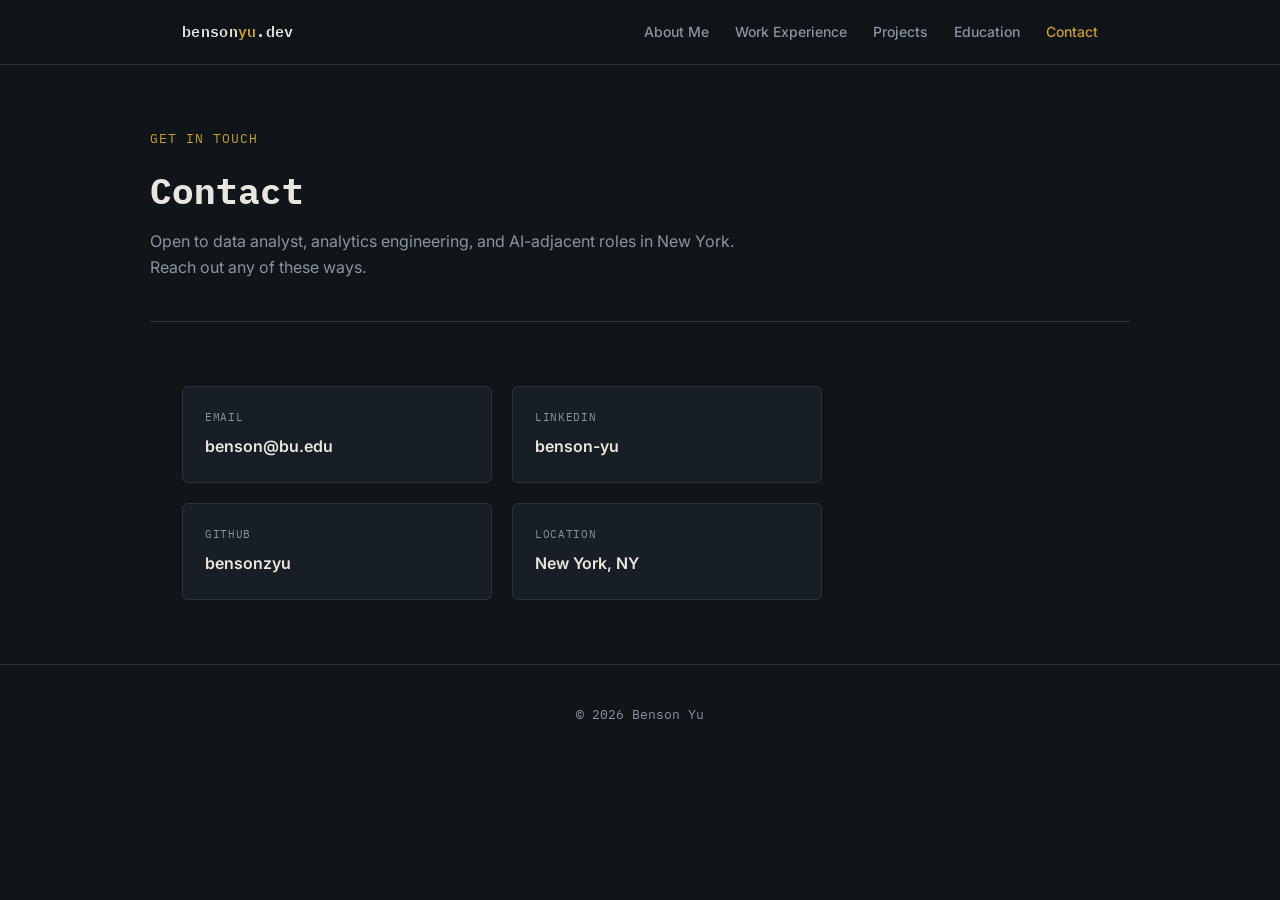
==== contact/index.html @ 49a42c93 "portfolio" ====
<!DOCTYPE html>
<html lang="en">
<head>
<meta charset="UTF-8">
<meta name="viewport" content="width=device-width, initial-scale=1.0">
<title>Contact | Benson Yu</title>
<link rel="preconnect" href="https://fonts.googleapis.com">
<link href="https://fonts.googleapis.com/css2?family=IBM+Plex+Mono:wght@400;500;600;700&family=Inter:wght@400;500;600;700&display=swap" rel="stylesheet">
<link rel="stylesheet" href="/style.css">
</head>
<body>

<nav>
  <div class="wrap">
    <div class="nav-brand">benson<span>yu</span>.dev</div>
    <ul class="nav-links">
      <li><a href="/">About Me</a></li>
      <li><a href="/work-experience/">Work Experience</a></li>
      <li><a href="/projects/">Projects</a></li>
      <li><a href="/education/">Education</a></li>
      <li><a href="/contact/" class="active">Contact</a></li>
    </ul>
  </div>
</nav>

<div class="page-header wrap">
  <div class="eyebrow">Get in touch</div>
  <h1>Contact</h1>
  <p>Open to data analyst, analytics engineering, and AI-adjacent roles in New York. Reach out any of these ways.</p>
</div>

<section>
  <div class="wrap">
    <div class="contact-grid">
      <a href="mailto:benson@bu.edu" class="contact-card">
        <div class="label">Email</div>
        <div class="value">benson@bu.edu</div>
      </a>
      <a href="https://www.linkedin.com/in/benson-yu-2b42b3224/" class="contact-card">
        <div class="label">LinkedIn</div>
        <div class="value">benson-yu</div>
      </a>
      <a href="https://github.com/bensonzyu" class="contact-card">
        <div class="label">GitHub</div>
        <div class="value">bensonzyu</div>
      </a>
      <div class="contact-card">
        <div class="label">Location</div>
        <div class="value">New York, NY</div>
      </div>
    </div>
  </div>
</section>

<footer>
  <div class="wrap"><p>© 2026 Benson Yu</p></div>
</footer>
</body>
</html>
---- style.css ----
:root {
  --ink: #10151A;
  --surface: #171E25;
  --surface-2: #1D252D;
  --paper: #E9E6DD;
  --muted: #8A93A0;
  --amber: #C9A02C;
  --rust: #8B4A3C;
  --rule: #2A333C;
  --mono: 'IBM Plex Mono', monospace;
  --sans: 'Inter', sans-serif;
}

* { margin: 0; padding: 0; box-sizing: border-box; }
html { scroll-behavior: smooth; }

body {
  background: var(--ink);
  color: var(--paper);
  font-family: var(--sans);
  line-height: 1.6;
}

a { color: inherit; text-decoration: none; }
.wrap { max-width: 980px; margin: 0 auto; padding: 0 32px; }

/* NAV */
nav {
  position: sticky;
  top: 0;
  z-index: 100;
  background: rgba(16, 21, 26, 0.9);
  backdrop-filter: blur(8px);
  border-bottom: 1px solid var(--rule);
}
nav .wrap { display: flex; justify-content: space-between; align-items: center; height: 64px; }
.nav-brand { font-family: var(--mono); font-weight: 600; font-size: 15px; letter-spacing: 0.02em; }
.nav-brand span { color: var(--amber); }
.nav-links { display: flex; gap: 26px; list-style: none; }
.nav-links a { font-size: 14px; font-weight: 500; color: var(--muted); transition: color 0.2s; }
.nav-links a:hover, .nav-links a.active { color: var(--amber); }

/* PAGE HEADER (non-home pages) */
.page-header { padding: 64px 0 40px; border-bottom: 1px solid var(--rule); }
.eyebrow {
  font-family: var(--mono); font-size: 13px; color: var(--amber);
  letter-spacing: 0.08em; text-transform: uppercase; margin-bottom: 12px;
}
.page-header h1 { font-family: var(--mono); font-size: 36px; }
.page-header p { color: var(--muted); margin-top: 10px; max-width: 60ch; }

/* HERO (home page only) */
.hero {
  padding: 96px 0 80px;
  display: grid;
  grid-template-columns: 1.1fr 0.9fr;
  gap: 48px;
  align-items: center;
}
.hero h1 { font-family: var(--mono); font-size: 46px; font-weight: 700; line-height: 1.15; letter-spacing: -0.01em; margin-bottom: 8px; }
.hero .role { font-size: 21px; color: var(--muted); font-weight: 500; margin-bottom: 22px; height: 28px; }
.hero .role .cursor { display: inline-block; width: 2px; background: var(--amber); margin-left: 2px; animation: blink 1s step-end infinite; }
@keyframes blink { 50% { opacity: 0; } }
.hero p.lede { font-size: 16.5px; color: #C7CAD1; max-width: 46ch; margin-bottom: 32px; }
.cta-row { display: flex; gap: 14px; flex-wrap: wrap; }

.btn { font-family: var(--mono); font-size: 14px; font-weight: 500; padding: 12px 22px; border-radius: 3px; display: inline-block; transition: all 0.2s; }
.btn-primary { background: var(--amber); color: var(--ink); }
.btn-primary:hover { background: #DDB53C; }
.btn-ghost { border: 1px solid var(--rule); color: var(--paper); }
.btn-ghost:hover { border-color: var(--amber); color: var(--amber); }

/* MATCH PANEL — signature element */
.match-panel { background: var(--surface); border: 1px solid var(--rule); border-radius: 6px; padding: 20px; font-family: var(--mono); font-size: 12.5px; }
.match-panel .panel-head { display: flex; justify-content: space-between; color: var(--muted); font-size: 11px; text-transform: uppercase; letter-spacing: 0.06em; margin-bottom: 14px; padding-bottom: 10px; border-bottom: 1px solid var(--rule); }
.match-row { display: grid; grid-template-columns: 1fr 20px 1fr 48px; align-items: center; gap: 8px; padding: 9px 0; opacity: 0; animation: reveal 0.5s forwards; }
.match-row:nth-child(2) { animation-delay: 0.2s; }
.match-row:nth-child(3) { animation-delay: 0.9s; }
.match-row:nth-child(4) { animation-delay: 1.6s; }
.match-row:nth-child(5) { animation-delay: 2.3s; }
@keyframes reveal { to { opacity: 1; } }
.raw { color: var(--rust); text-decoration: line-through; text-decoration-color: #8B4A3C88; }
.arrow { color: var(--muted); text-align: center; }
.clean { color: var(--paper); }
.score { text-align: right; color: var(--amber); font-weight: 600; }

/* SECTIONS */
section { padding: 64px 0; }
section + section { border-top: 1px solid var(--rule); }
.section-tag { font-family: var(--mono); font-size: 12px; color: var(--amber); letter-spacing: 0.08em; text-transform: uppercase; margin-bottom: 10px; }
h2 { font-family: var(--mono); font-size: 26px; margin-bottom: 36px; }

/* EXPERIENCE */
.exp-item { display: grid; grid-template-columns: 160px 1fr; gap: 24px; padding: 28px 0; border-bottom: 1px solid var(--rule); }
.exp-item:last-child { border-bottom: none; }
.exp-date { font-family: var(--mono); font-size: 13px; color: var(--muted); }
.exp-role { font-size: 18px; font-weight: 600; margin-bottom: 3px; }
.exp-org { color: var(--amber); font-size: 14.5px; margin-bottom: 10px; }
.exp-desc { color: #C7CAD1; font-size: 15px; max-width: 62ch; }
.tag-row { display: flex; gap: 8px; flex-wrap: wrap; margin-top: 12px; }
.tag { font-family: var(--mono); font-size: 11px; color: var(--muted); border: 1px solid var(--rule); padding: 3px 9px; border-radius: 3px; }

/* PROJECTS */
.project-card { padding: 28px 0; border-bottom: 1px solid var(--rule); }
.project-card:last-child { border-bottom: none; }
.project-card h3 { font-size: 19px; margin-bottom: 8px; font-weight: 600; }
.project-card p { color: #C7CAD1; font-size: 15px; max-width: 66ch; margin-bottom: 12px; }
.project-links a { font-family: var(--mono); font-size: 13px; color: var(--amber); margin-right: 18px; }
.project-links a:hover { text-decoration: underline; }

/* EDUCATION */
.edu-item { padding: 26px 0; border-bottom: 1px solid var(--rule); }
.edu-item:last-child { border-bottom: none; }
.edu-item h3 { font-size: 18px; font-weight: 600; margin-bottom: 4px; }
.edu-org { color: var(--amber); font-size: 14.5px; margin-bottom: 8px; }
.edu-item p { color: #C7CAD1; font-size: 15px; max-width: 64ch; }

/* SKILLS */
.skill-groups { display: grid; grid-template-columns: 1fr 1fr; gap: 32px; }
.skill-group-label { font-family: var(--mono); font-size: 12px; color: var(--muted); text-transform: uppercase; letter-spacing: 0.06em; margin-bottom: 12px; }
.skill-list { display: flex; flex-wrap: wrap; gap: 8px; }
.skill-chip { font-family: var(--mono); font-size: 13px; background: var(--surface); border: 1px solid var(--rule); padding: 6px 12px; border-radius: 3px; }

/* CONTACT */
.contact-grid { display: grid; grid-template-columns: 1fr 1fr; gap: 20px; max-width: 640px; }
.contact-card { background: var(--surface); border: 1px solid var(--rule); border-radius: 6px; padding: 22px; }
.contact-card .label { font-family: var(--mono); font-size: 11px; color: var(--muted); text-transform: uppercase; letter-spacing: 0.06em; margin-bottom: 8px; }
.contact-card .value { font-size: 16px; font-weight: 600; }
.contact-card .value:hover { color: var(--amber); }

footer { padding: 40px 0; text-align: center; border-top: 1px solid var(--rule); }
footer p { color: var(--muted); font-size: 13px; font-family: var(--mono); }

@media (max-width: 760px) {
  .hero { grid-template-columns: 1fr; padding-top: 56px; }
  .hero h1 { font-size: 34px; }
  .nav-links { gap: 16px; }
  .nav-links a { font-size: 12.5px; }
  .skill-groups, .contact-grid { grid-template-columns: 1fr; }
  .exp-item { grid-template-columns: 1fr; gap: 6px; }
}

@media (prefers-reduced-motion: reduce) {
  * { animation: none !important; transition: none !important; }
  .match-row { opacity: 1; }
}
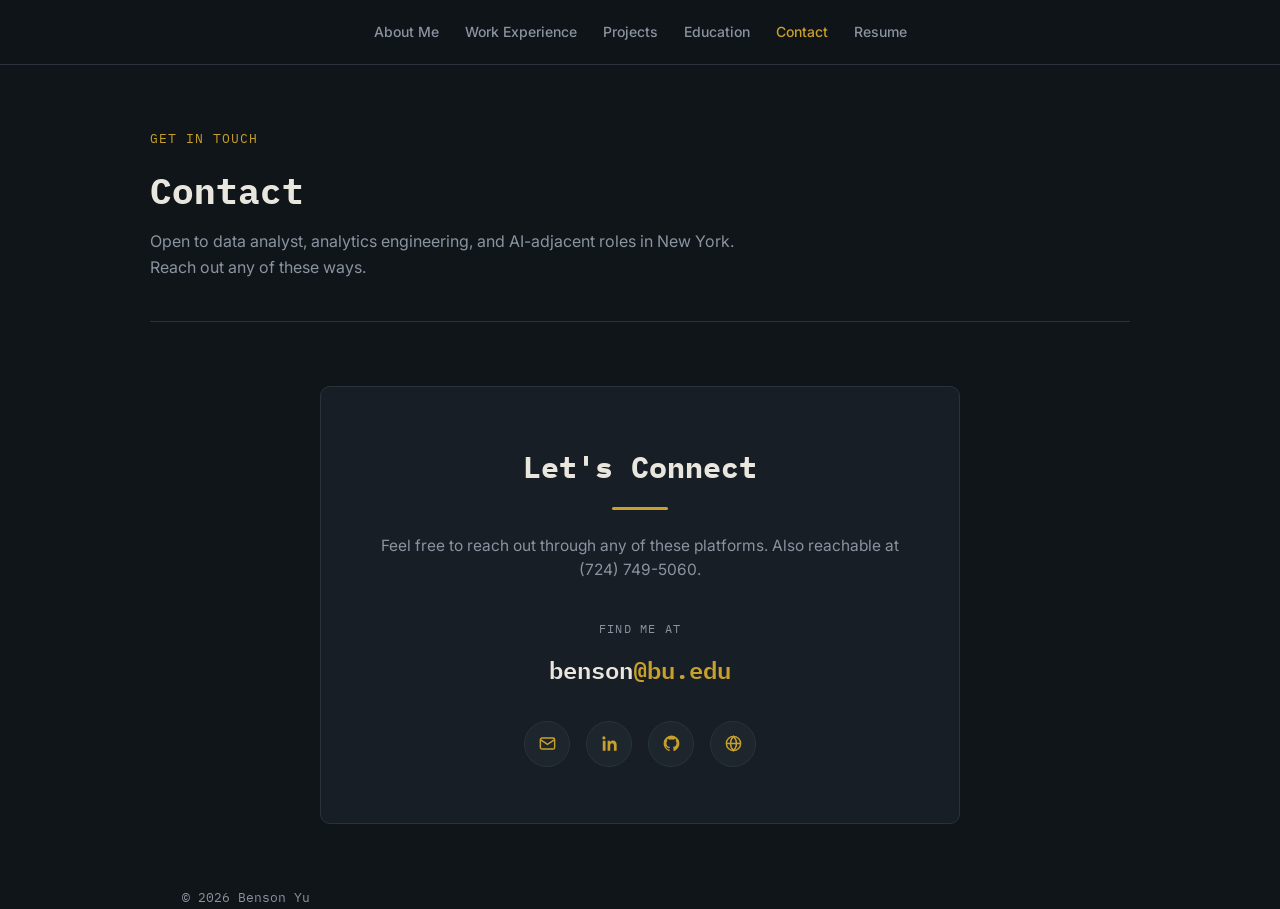
==== commit d6aca9f2: "new ui" ====
--- a/contact/index.html
+++ b/contact/index.html
@@ -11,14 +11,14 @@
 <body>
 
 <nav>
-  <div class="wrap">
-    <div class="nav-brand">benson<span>yu</span>.dev</div>
+  <div class="wrap nav-inner-solo">
     <ul class="nav-links">
       <li><a href="/">About Me</a></li>
       <li><a href="/work-experience/">Work Experience</a></li>
       <li><a href="/projects/">Projects</a></li>
       <li><a href="/education/">Education</a></li>
       <li><a href="/contact/" class="active">Contact</a></li>
+      <li><a href="/assets/resume.pdf" target="_blank">Resume</a></li>
     </ul>
   </div>
 </nav>
@@ -31,22 +31,29 @@
 
 <section>
   <div class="wrap">
-    <div class="contact-grid">
-      <a href="mailto:benson@bu.edu" class="contact-card">
-        <div class="label">Email</div>
-        <div class="value">benson@bu.edu</div>
-      </a>
-      <a href="https://www.linkedin.com/in/benson-yu-2b42b3224/" class="contact-card">
-        <div class="label">LinkedIn</div>
-        <div class="value">benson-yu</div>
-      </a>
-      <a href="https://github.com/bensonzyu" class="contact-card">
-        <div class="label">GitHub</div>
-        <div class="value">bensonzyu</div>
-      </a>
-      <div class="contact-card">
-        <div class="label">Location</div>
-        <div class="value">New York, NY</div>
+    <div class="connect-card">
+      <h2 class="connect-title">Let's Connect</h2>
+      <div class="connect-rule"></div>
+      <p class="connect-sub">Feel free to reach out through any of these platforms. Also reachable at (724) 749-5060.</p>
+
+      <div class="connect-label">FIND ME AT</div>
+      <div class="connect-email">
+        <a href="mailto:benson@bu.edu">benson<span>@bu.edu</span></a>
+      </div>
+
+      <div class="connect-icons">
+        <a href="mailto:benson@bu.edu" title="Email" aria-label="Email">
+          <svg viewBox="0 0 24 24" fill="none" stroke="currentColor" stroke-width="1.8"><rect x="3" y="5" width="18" height="14" rx="2"/><path d="M3 7l9 6 9-6"/></svg>
+        </a>
+        <a href="https://www.linkedin.com/in/benson-yu-2b42b3224/" title="LinkedIn" aria-label="LinkedIn">
+          <svg viewBox="0 0 24 24" fill="currentColor"><path d="M6.94 5a2 2 0 11-4-.002 2 2 0 014 .002zM7 8.48H3.5V21H7V8.48zm5.94 0H9.6V21h3.34v-6.4c0-3.58 4.64-3.87 4.64 0V21H21v-7.93c0-6.17-6.7-5.94-8.06-2.91V8.48z"/></svg>
+        </a>
+        <a href="https://github.com/bensonzyu" title="GitHub" aria-label="GitHub">
+          <svg viewBox="0 0 24 24" fill="currentColor"><path d="M12 2a10 10 0 00-3.16 19.49c.5.09.68-.22.68-.48v-1.7c-2.78.6-3.37-1.34-3.37-1.34-.46-1.15-1.11-1.46-1.11-1.46-.9-.62.07-.6.07-.6 1 .07 1.53 1.03 1.53 1.03.9 1.52 2.34 1.08 2.91.83.09-.65.35-1.08.63-1.33-2.22-.25-4.56-1.11-4.56-4.94 0-1.09.39-1.98 1.03-2.68-.1-.25-.45-1.27.1-2.65 0 0 .84-.27 2.75 1.02a9.6 9.6 0 015 0c1.9-1.29 2.74-1.02 2.74-1.02.56 1.38.21 2.4.1 2.65.64.7 1.03 1.59 1.03 2.68 0 3.84-2.34 4.68-4.57 4.93.36.31.68.92.68 1.85V21c0 .27.18.58.69.48A10 10 0 0012 2z"/></svg>
+        </a>
+        <a href="/" title="Portfolio" aria-label="Portfolio home">
+          <svg viewBox="0 0 24 24" fill="none" stroke="currentColor" stroke-width="1.8"><circle cx="12" cy="12" r="9"/><path d="M3 12h18M12 3c2.5 2.5 3.8 5.7 3.8 9s-1.3 6.5-3.8 9c-2.5-2.5-3.8-5.7-3.8-9s1.3-6.5 3.8-9z"/></svg>
+        </a>
       </div>
     </div>
   </div>
--- a/style.css
+++ b/style.css
@@ -34,6 +34,7 @@
   border-bottom: 1px solid var(--rule);
 }
 nav .wrap { display: flex; justify-content: space-between; align-items: center; height: 64px; }
+nav .wrap.nav-inner-solo { justify-content: center; }
 .nav-brand { font-family: var(--mono); font-weight: 600; font-size: 15px; letter-spacing: 0.02em; }
 .nav-brand span { color: var(--amber); }
 .nav-links { display: flex; gap: 26px; list-style: none; }
@@ -70,19 +71,9 @@
 .btn-ghost { border: 1px solid var(--rule); color: var(--paper); }
 .btn-ghost:hover { border-color: var(--amber); color: var(--amber); }
 
-/* MATCH PANEL — signature element */
-.match-panel { background: var(--surface); border: 1px solid var(--rule); border-radius: 6px; padding: 20px; font-family: var(--mono); font-size: 12.5px; }
-.match-panel .panel-head { display: flex; justify-content: space-between; color: var(--muted); font-size: 11px; text-transform: uppercase; letter-spacing: 0.06em; margin-bottom: 14px; padding-bottom: 10px; border-bottom: 1px solid var(--rule); }
-.match-row { display: grid; grid-template-columns: 1fr 20px 1fr 48px; align-items: center; gap: 8px; padding: 9px 0; opacity: 0; animation: reveal 0.5s forwards; }
-.match-row:nth-child(2) { animation-delay: 0.2s; }
-.match-row:nth-child(3) { animation-delay: 0.9s; }
-.match-row:nth-child(4) { animation-delay: 1.6s; }
-.match-row:nth-child(5) { animation-delay: 2.3s; }
-@keyframes reveal { to { opacity: 1; } }
-.raw { color: var(--rust); text-decoration: line-through; text-decoration-color: #8B4A3C88; }
-.arrow { color: var(--muted); text-align: center; }
-.clean { color: var(--paper); }
-.score { text-align: right; color: var(--amber); font-weight: 600; }
+/* SKILLS PANEL — hero sidebar */
+.skills-panel { background: var(--surface); border: 1px solid var(--rule); border-radius: 6px; padding: 24px; }
+.skills-panel .panel-head { font-family: var(--mono); color: var(--amber); font-size: 12px; text-transform: uppercase; letter-spacing: 0.06em; margin-bottom: 16px; padding-bottom: 12px; border-bottom: 1px solid var(--rule); }
 
 /* SECTIONS */
 section { padding: 64px 0; }
@@ -97,6 +88,8 @@
 .exp-role { font-size: 18px; font-weight: 600; margin-bottom: 3px; }
 .exp-org { color: var(--amber); font-size: 14.5px; margin-bottom: 10px; }
 .exp-desc { color: #C7CAD1; font-size: 15px; max-width: 62ch; }
+.exp-bullets { color: #C7CAD1; font-size: 15px; max-width: 66ch; padding-left: 18px; margin-top: 4px; }
+.exp-bullets li { margin-bottom: 6px; }
 .tag-row { display: flex; gap: 8px; flex-wrap: wrap; margin-top: 12px; }
 .tag { font-family: var(--mono); font-size: 11px; color: var(--muted); border: 1px solid var(--rule); padding: 3px 9px; border-radius: 3px; }
 
@@ -128,7 +121,40 @@
 .contact-card .value { font-size: 16px; font-weight: 600; }
 .contact-card .value:hover { color: var(--amber); }
 
-footer { padding: 40px 0; text-align: center; border-top: 1px solid var(--rule); }
+/* CONNECT CARD */
+.connect-card {
+  max-width: 640px;
+  margin: 0 auto;
+  text-align: center;
+  background: var(--surface);
+  border: 1px solid var(--rule);
+  border-radius: 10px;
+  padding: 56px 40px;
+}
+.connect-title { font-family: var(--mono); font-size: 30px; margin-bottom: 16px; }
+.connect-rule { width: 56px; height: 3px; background: var(--amber); margin: 0 auto 24px; border-radius: 2px; }
+.connect-sub { color: var(--muted); font-size: 15.5px; margin-bottom: 36px; }
+.connect-label { font-family: var(--mono); font-size: 12px; color: var(--muted); letter-spacing: 0.1em; margin-bottom: 12px; }
+.connect-email { font-family: var(--mono); font-size: 24px; font-weight: 600; margin-bottom: 32px; }
+.connect-email a { color: var(--paper); }
+.connect-email a span { color: var(--amber); }
+.connect-icons { display: flex; justify-content: center; gap: 16px; }
+.connect-icons a {
+  width: 46px; height: 46px;
+  border-radius: 50%;
+  background: var(--surface-2);
+  border: 1px solid var(--rule);
+  display: flex; align-items: center; justify-content: center;
+  color: var(--amber);
+  transition: all 0.2s;
+}
+.connect-icons a:hover { background: var(--amber); color: var(--ink); border-color: var(--amber); }
+.connect-icons svg { width: 19px; height: 19px; }
+
+@media (max-width: 500px) {
+  .connect-card { padding: 40px 22px; }
+  .connect-email { font-size: 19px; word-break: break-word; }
+}
 footer p { color: var(--muted); font-size: 13px; font-family: var(--mono); }
 
 @media (max-width: 760px) {
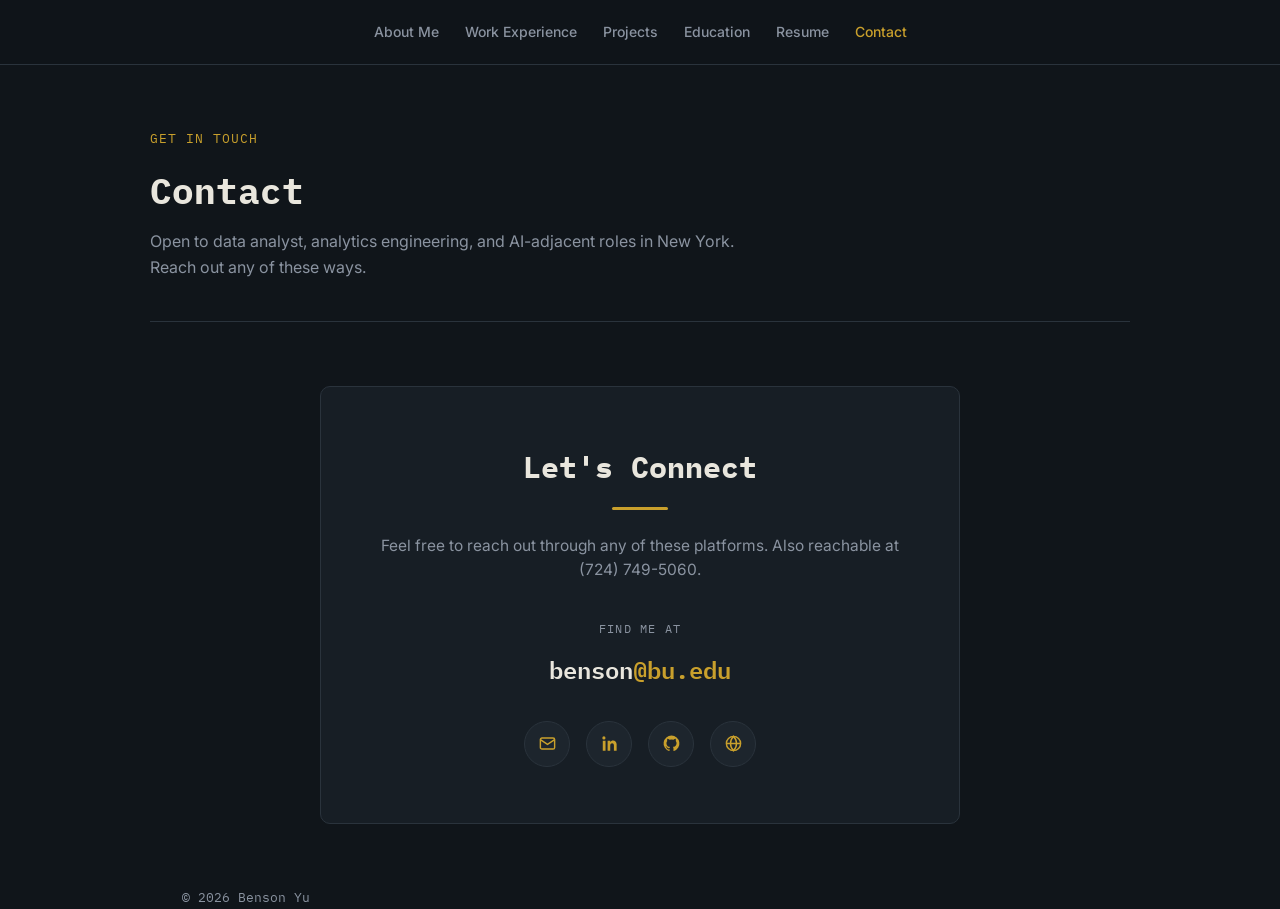
==== commit 7b4fdc27: "new ui" ====
--- a/contact/index.html
+++ b/contact/index.html
@@ -17,8 +17,8 @@
       <li><a href="/work-experience/">Work Experience</a></li>
       <li><a href="/projects/">Projects</a></li>
       <li><a href="/education/">Education</a></li>
+      <li><a href="/assets/resume.pdf" target="_blank">Resume</a></li>
       <li><a href="/contact/" class="active">Contact</a></li>
-      <li><a href="/assets/resume.pdf" target="_blank">Resume</a></li>
     </ul>
   </div>
 </nav>
--- a/style.css
+++ b/style.css
@@ -71,9 +71,19 @@
 .btn-ghost { border: 1px solid var(--rule); color: var(--paper); }
 .btn-ghost:hover { border-color: var(--amber); color: var(--amber); }
 
-/* SKILLS PANEL — hero sidebar */
-.skills-panel { background: var(--surface); border: 1px solid var(--rule); border-radius: 6px; padding: 24px; }
-.skills-panel .panel-head { font-family: var(--mono); color: var(--amber); font-size: 12px; text-transform: uppercase; letter-spacing: 0.06em; margin-bottom: 16px; padding-bottom: 12px; border-bottom: 1px solid var(--rule); }
+/* SOLO HERO (centered, single column — matches reference) */
+.hero-solo { padding: 100px 0 72px; text-align: center; }
+.hero-solo h1 { font-family: var(--mono); font-size: 48px; font-weight: 700; letter-spacing: -0.01em; margin-bottom: 6px; }
+.hero-solo .role { font-size: 22px; color: var(--muted); font-weight: 500; margin: 0 auto 24px; height: 30px; }
+.hero-solo .lede { font-size: 17px; color: #C7CAD1; max-width: 62ch; margin: 0 auto 34px; }
+.cta-row-center { justify-content: center; }
+
+.skill-pill-row { display: flex; flex-wrap: wrap; justify-content: center; gap: 12px; margin-top: 24px; }
+.skill-pill {
+  font-family: var(--mono); font-size: 14px; font-weight: 500;
+  background: var(--surface); border: 1px solid var(--rule);
+  padding: 10px 20px; border-radius: 20px; color: var(--paper);
+}
 
 /* SECTIONS */
 section { padding: 64px 0; }
@@ -90,6 +100,31 @@
 .exp-desc { color: #C7CAD1; font-size: 15px; max-width: 62ch; }
 .exp-bullets { color: #C7CAD1; font-size: 15px; max-width: 66ch; padding-left: 18px; margin-top: 4px; }
 .exp-bullets li { margin-bottom: 6px; }
+
+/* JOB CARD (work experience page — matches reference) */
+.job-card { display: grid; grid-template-columns: 64px 1fr; gap: 24px; padding: 34px 0; border-bottom: 1px solid var(--rule); }
+.job-card:last-child { border-bottom: none; }
+.job-badge {
+  width: 56px; height: 56px; border-radius: 10px;
+  background: var(--surface); border: 1px solid var(--rule);
+  display: flex; align-items: center; justify-content: center;
+  font-family: var(--mono); font-weight: 700; font-size: 15px; color: var(--amber);
+}
+.job-body h2 { font-size: 20px; font-weight: 700; margin-bottom: 2px; }
+.job-body h3 { font-size: 15px; font-weight: 500; color: var(--amber); margin-bottom: 6px; }
+.job-date { font-family: var(--mono); font-size: 13px; color: var(--muted); margin-bottom: 14px; }
+.job-summary { color: #C7CAD1; font-size: 15px; max-width: 66ch; margin: 14px 0 10px; }
+.read-more {
+  display: inline-block; margin-top: 14px;
+  font-family: var(--mono); font-size: 13px; color: var(--amber);
+  border-bottom: 1px solid var(--amber);
+}
+.read-more:hover { color: #DDB53C; border-color: #DDB53C; }
+
+@media (max-width: 600px) {
+  .job-card { grid-template-columns: 1fr; }
+  .job-badge { display: none; }
+}
 .tag-row { display: flex; gap: 8px; flex-wrap: wrap; margin-top: 12px; }
 .tag { font-family: var(--mono); font-size: 11px; color: var(--muted); border: 1px solid var(--rule); padding: 3px 9px; border-radius: 3px; }
 
@@ -108,11 +143,31 @@
 .edu-org { color: var(--amber); font-size: 14.5px; margin-bottom: 8px; }
 .edu-item p { color: #C7CAD1; font-size: 15px; max-width: 64ch; }
 
-/* SKILLS */
-.skill-groups { display: grid; grid-template-columns: 1fr 1fr; gap: 32px; }
-.skill-group-label { font-family: var(--mono); font-size: 12px; color: var(--muted); text-transform: uppercase; letter-spacing: 0.06em; margin-bottom: 12px; }
-.skill-list { display: flex; flex-wrap: wrap; gap: 8px; }
-.skill-chip { font-family: var(--mono); font-size: 13px; background: var(--surface); border: 1px solid var(--rule); padding: 6px 12px; border-radius: 3px; }
+/* EDUCATION BLOCK */
+.edu-block { display: grid; grid-template-columns: 64px 1fr; gap: 24px; }
+.edu-badge {
+  width: 56px; height: 56px; border-radius: 10px;
+  background: var(--surface); border: 1px solid var(--rule);
+  display: flex; align-items: center; justify-content: center;
+  font-family: var(--mono); font-weight: 700; font-size: 15px; color: var(--amber);
+}
+.edu-block h2 { font-size: 19px; font-weight: 700; margin-bottom: 2px; }
+.edu-block h3 { font-size: 15px; font-weight: 500; color: var(--amber); margin-bottom: 14px; }
+.course-list { list-style: none; display: grid; grid-template-columns: 1fr 1fr; gap: 8px 20px; }
+.course-list li { color: #C7CAD1; font-size: 14.5px; padding-left: 14px; position: relative; }
+.course-list li::before { content: "—"; position: absolute; left: 0; color: var(--amber); }
+
+/* TECH STACK COLUMNS */
+.stack-columns { display: grid; grid-template-columns: repeat(4, 1fr); gap: 28px; }
+.stack-col-head { font-family: var(--mono); font-size: 12px; color: var(--amber); text-transform: uppercase; letter-spacing: 0.06em; margin-bottom: 14px; padding-bottom: 10px; border-bottom: 1px solid var(--rule); }
+.stack-item { font-size: 14.5px; color: var(--paper); padding: 6px 0; }
+
+@media (max-width: 700px) {
+  .edu-block { grid-template-columns: 1fr; }
+  .edu-badge { display: none; }
+  .course-list { grid-template-columns: 1fr; }
+  .stack-columns { grid-template-columns: 1fr 1fr; }
+}
 
 /* CONTACT */
 .contact-grid { display: grid; grid-template-columns: 1fr 1fr; gap: 20px; max-width: 640px; }
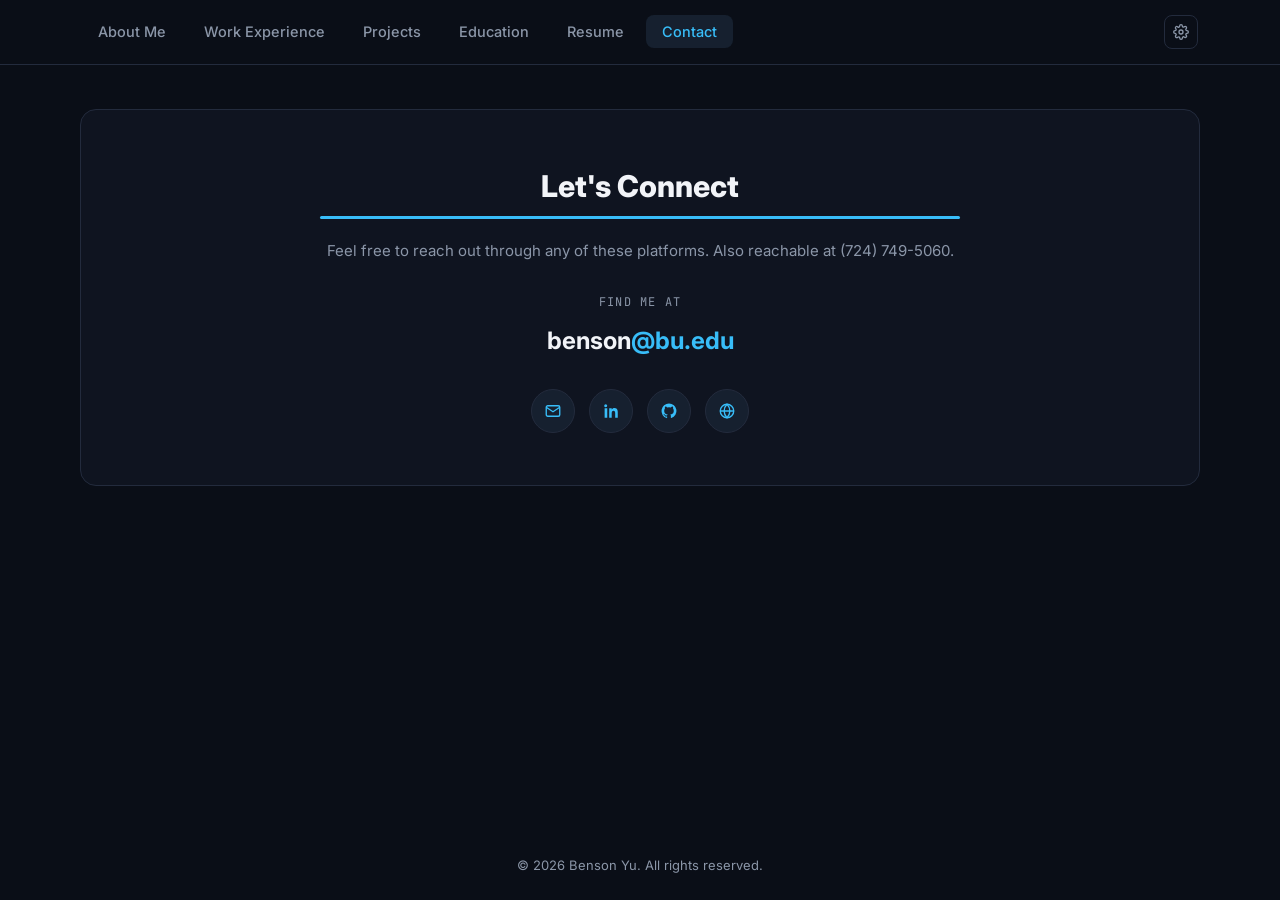
==== commit a81c22d8: "new" ====
--- a/contact/index.html
+++ b/contact/index.html
@@ -5,14 +5,14 @@
 <meta name="viewport" content="width=device-width, initial-scale=1.0">
 <title>Contact | Benson Yu</title>
 <link rel="preconnect" href="https://fonts.googleapis.com">
-<link href="https://fonts.googleapis.com/css2?family=IBM+Plex+Mono:wght@400;500;600;700&family=Inter:wght@400;500;600;700&display=swap" rel="stylesheet">
+<link href="https://fonts.googleapis.com/css2?family=Inter:wght@400;500;600;700;800&family=JetBrains+Mono:wght@500;600&display=swap" rel="stylesheet">
 <link rel="stylesheet" href="/style.css">
 </head>
 <body>
 
 <nav>
-  <div class="wrap nav-inner-solo">
-    <ul class="nav-links">
+  <div class="wrap">
+    <ul class="navlinks">
       <li><a href="/">About Me</a></li>
       <li><a href="/work-experience/">Work Experience</a></li>
       <li><a href="/projects/">Projects</a></li>
@@ -20,47 +20,38 @@
       <li><a href="/assets/resume.pdf" target="_blank">Resume</a></li>
       <li><a href="/contact/" class="active">Contact</a></li>
     </ul>
+    <div class="gear"><svg viewBox="0 0 24 24" fill="none" stroke="currentColor" stroke-width="2"><circle cx="12" cy="12" r="3"/><path d="M19.4 15a1.65 1.65 0 00.33 1.82l.06.06a2 2 0 11-2.83 2.83l-.06-.06a1.65 1.65 0 00-1.82-.33 1.65 1.65 0 00-1 1.51V21a2 2 0 01-4 0v-.09A1.65 1.65 0 009 19.4a1.65 1.65 0 00-1.82.33l-.06.06a2 2 0 11-2.83-2.83l.06-.06A1.65 1.65 0 004.6 15a1.65 1.65 0 00-1.51-1H3a2 2 0 010-4h.09A1.65 1.65 0 004.6 9a1.65 1.65 0 00-.33-1.82l-.06-.06a2 2 0 112.83-2.83l.06.06A1.65 1.65 0 009 4.6a1.65 1.65 0 001-1.51V3a2 2 0 014 0v.09a1.65 1.65 0 001 1.51 1.65 1.65 0 001.82-.33l.06-.06a2 2 0 112.83 2.83l-.06.06A1.65 1.65 0 0019.4 9a1.65 1.65 0 001.51 1H21a2 2 0 010 4h-.09a1.65 1.65 0 00-1.51 1z"/></svg></div>
   </div>
 </nav>
 
-<div class="page-header wrap">
-  <div class="eyebrow">Get in touch</div>
-  <h1>Contact</h1>
-  <p>Open to data analyst, analytics engineering, and AI-adjacent roles in New York. Reach out any of these ways.</p>
-</div>
+<main>
+<div class="page-card">
+  <div class="connect-card">
+    <div class="connect-title">Let's Connect</div>
+    <div class="connect-underline"></div>
+    <p class="connect-sub">Feel free to reach out through any of these platforms. Also reachable at (724) 749-5060.</p>
 
-<section>
-  <div class="wrap">
-    <div class="connect-card">
-      <h2 class="connect-title">Let's Connect</h2>
-      <div class="connect-rule"></div>
-      <p class="connect-sub">Feel free to reach out through any of these platforms. Also reachable at (724) 749-5060.</p>
+    <div class="connect-label">Find me at</div>
+    <div class="connect-email">benson<span class="domain">@bu.edu</span></div>
 
-      <div class="connect-label">FIND ME AT</div>
-      <div class="connect-email">
-        <a href="mailto:benson@bu.edu">benson<span>@bu.edu</span></a>
-      </div>
-
-      <div class="connect-icons">
-        <a href="mailto:benson@bu.edu" title="Email" aria-label="Email">
-          <svg viewBox="0 0 24 24" fill="none" stroke="currentColor" stroke-width="1.8"><rect x="3" y="5" width="18" height="14" rx="2"/><path d="M3 7l9 6 9-6"/></svg>
-        </a>
-        <a href="https://www.linkedin.com/in/benson-yu-2b42b3224/" title="LinkedIn" aria-label="LinkedIn">
-          <svg viewBox="0 0 24 24" fill="currentColor"><path d="M6.94 5a2 2 0 11-4-.002 2 2 0 014 .002zM7 8.48H3.5V21H7V8.48zm5.94 0H9.6V21h3.34v-6.4c0-3.58 4.64-3.87 4.64 0V21H21v-7.93c0-6.17-6.7-5.94-8.06-2.91V8.48z"/></svg>
-        </a>
-        <a href="https://github.com/bensonzyu" title="GitHub" aria-label="GitHub">
-          <svg viewBox="0 0 24 24" fill="currentColor"><path d="M12 2a10 10 0 00-3.16 19.49c.5.09.68-.22.68-.48v-1.7c-2.78.6-3.37-1.34-3.37-1.34-.46-1.15-1.11-1.46-1.11-1.46-.9-.62.07-.6.07-.6 1 .07 1.53 1.03 1.53 1.03.9 1.52 2.34 1.08 2.91.83.09-.65.35-1.08.63-1.33-2.22-.25-4.56-1.11-4.56-4.94 0-1.09.39-1.98 1.03-2.68-.1-.25-.45-1.27.1-2.65 0 0 .84-.27 2.75 1.02a9.6 9.6 0 015 0c1.9-1.29 2.74-1.02 2.74-1.02.56 1.38.21 2.4.1 2.65.64.7 1.03 1.59 1.03 2.68 0 3.84-2.34 4.68-4.57 4.93.36.31.68.92.68 1.85V21c0 .27.18.58.69.48A10 10 0 0012 2z"/></svg>
-        </a>
-        <a href="/" title="Portfolio" aria-label="Portfolio home">
-          <svg viewBox="0 0 24 24" fill="none" stroke="currentColor" stroke-width="1.8"><circle cx="12" cy="12" r="9"/><path d="M3 12h18M12 3c2.5 2.5 3.8 5.7 3.8 9s-1.3 6.5-3.8 9c-2.5-2.5-3.8-5.7-3.8-9s1.3-6.5 3.8-9z"/></svg>
-        </a>
-      </div>
+    <div class="connect-icons">
+      <a href="mailto:benson@bu.edu" title="Email" aria-label="Email">
+        <svg viewBox="0 0 24 24" fill="none" stroke="currentColor" stroke-width="1.8"><rect x="3" y="5" width="18" height="14" rx="2"/><path d="M3 7l9 6 9-6"/></svg>
+      </a>
+      <a href="https://www.linkedin.com/in/benson-yu-2b42b3224/" title="LinkedIn" aria-label="LinkedIn" target="_blank">
+        <svg viewBox="0 0 24 24" fill="currentColor"><path d="M6.94 5a2 2 0 11-4-.002 2 2 0 014 .002zM7 8.48H3.5V21H7V8.48zm5.94 0H9.6V21h3.34v-6.4c0-3.58 4.64-3.87 4.64 0V21H21v-7.93c0-6.17-6.7-5.94-8.06-2.91V8.48z"/></svg>
+      </a>
+      <a href="https://github.com/bensonzyu" title="GitHub" aria-label="GitHub" target="_blank">
+        <svg viewBox="0 0 24 24" fill="currentColor"><path d="M12 2a10 10 0 00-3.16 19.49c.5.09.68-.22.68-.48v-1.7c-2.78.6-3.37-1.34-3.37-1.34-.46-1.15-1.11-1.46-1.11-1.46-.9-.62.07-.6.07-.6 1 .07 1.53 1.03 1.53 1.03.9 1.52 2.34 1.08 2.91.83.09-.65.35-1.08.63-1.33-2.22-.25-4.56-1.11-4.56-4.94 0-1.09.39-1.98 1.03-2.68-.1-.25-.45-1.27.1-2.65 0 0 .84-.27 2.75 1.02a9.6 9.6 0 015 0c1.9-1.29 2.74-1.02 2.74-1.02.56 1.38.21 2.4.1 2.65.64.7 1.03 1.59 1.03 2.68 0 3.84-2.34 4.68-4.57 4.93.36.31.68.92.68 1.85V21c0 .27.18.58.69.48A10 10 0 0012 2z"/></svg>
+      </a>
+      <a href="/" title="Portfolio" aria-label="Portfolio home">
+        <svg viewBox="0 0 24 24" fill="none" stroke="currentColor" stroke-width="1.8"><circle cx="12" cy="12" r="9"/><path d="M3 12h18M12 3c2.5 2.5 3.8 5.7 3.8 9s-1.3 6.5-3.8 9c-2.5-2.5-3.8-5.7-3.8-9s1.3-6.5 3.8-9z"/></svg>
+      </a>
     </div>
   </div>
-</section>
+</div>
+</main>
 
-<footer>
-  <div class="wrap"><p>© 2026 Benson Yu</p></div>
-</footer>
+<footer>© 2026 Benson Yu. All rights reserved.</footer>
 </body>
 </html>
--- a/style.css
+++ b/style.css
@@ -1,227 +1,126 @@
-:root {
-  --ink: #10151A;
-  --surface: #171E25;
-  --surface-2: #1D252D;
-  --paper: #E9E6DD;
-  --muted: #8A93A0;
-  --amber: #C9A02C;
-  --rust: #8B4A3C;
-  --rule: #2A333C;
-  --mono: 'IBM Plex Mono', monospace;
-  --sans: 'Inter', sans-serif;
+:root{
+  --bg:#0A0E17; --card:#0F1420; --card-2:#151C2C; --border:#232B3D;
+  --text:#F2F4F8; --muted:#8B96A8; --accent:#38BDF8; --accent-dim:#1B4E63;
+  --tab-bg:#16202F;
+  --mono:'JetBrains Mono',monospace; --sans:'Inter',sans-serif;
 }
+*{margin:0;padding:0;box-sizing:border-box;}
+html,body{height:100%;}
+body{background:var(--bg);color:var(--text);font-family:var(--sans);line-height:1.6;display:flex;flex-direction:column;min-height:100vh;}
+a{color:inherit;text-decoration:none;}
+.wrap{max-width:1180px;margin:0 auto;padding:0 32px;width:100%;}
+main{flex:1;}
 
-* { margin: 0; padding: 0; box-sizing: border-box; }
-html { scroll-behavior: smooth; }
+nav{border-bottom:1px solid var(--border);}
+nav .wrap{display:flex;align-items:center;justify-content:space-between;height:64px;}
+.navlinks{display:flex;gap:6px;list-style:none;}
+.navlinks a{font-size:14.5px;font-weight:500;color:var(--muted);padding:8px 16px;border-radius:8px;transition:.15s;}
+.navlinks a:hover{color:var(--text);}
+.navlinks a.active{color:var(--accent);background:var(--tab-bg);}
+.gear{width:34px;height:34px;border-radius:8px;border:1px solid var(--border);display:flex;align-items:center;justify-content:center;color:var(--muted);}
+.gear svg{width:16px;height:16px;}
 
-body {
-  background: var(--ink);
-  color: var(--paper);
-  font-family: var(--sans);
-  line-height: 1.6;
-}
+.page-card{max-width:1120px;margin:44px auto;border:1px solid var(--border);border-radius:16px;padding:52px 56px;background:var(--card);}
+.page-title{font-size:34px;font-weight:800;margin-bottom:10px;}
+.page-underline{width:52px;height:4px;background:var(--accent);border-radius:2px;margin-bottom:24px;}
+.page-sub{color:var(--muted);font-size:16px;max-width:64ch;margin:0 auto 8px;text-align:center;}
+.center{text-align:center;}
 
-a { color: inherit; text-decoration: none; }
-.wrap { max-width: 980px; margin: 0 auto; padding: 0 32px; }
+/* ABOUT PAGE */
+.about-grid{display:grid;grid-template-columns:1.15fr 0.85fr;gap:24px;}
+.inner-card{background:var(--card-2);border:1px solid var(--border);border-radius:12px;padding:36px 40px;}
+.about-name{font-size:38px;font-weight:800;margin-bottom:10px;}
+.about-role{color:var(--accent);font-size:20px;font-weight:600;margin-bottom:18px;height:26px;}
+.about-role .cursor{display:inline-block;width:2px;background:var(--accent);margin-left:2px;animation:blink 1s step-end infinite;}
+@keyframes blink{50%{opacity:0;}}
+.about-bio{color:#C2CAD8;font-size:15px;margin-bottom:28px;}
+.cta-row{display:flex;gap:12px;flex-wrap:wrap;}
+.btn{font-size:14px;font-weight:600;padding:11px 22px;border-radius:8px;display:inline-flex;align-items:center;gap:6px;}
+.btn-primary{background:var(--accent);color:#04202E;}
+.btn-primary:hover{background:#5CCBFA;}
+.btn-outline{border:1px solid var(--border);color:var(--accent);}
+.btn-outline:hover{border-color:var(--accent);}
 
-/* NAV */
-nav {
-  position: sticky;
-  top: 0;
-  z-index: 100;
-  background: rgba(16, 21, 26, 0.9);
-  backdrop-filter: blur(8px);
-  border-bottom: 1px solid var(--rule);
-}
-nav .wrap { display: flex; justify-content: space-between; align-items: center; height: 64px; }
-nav .wrap.nav-inner-solo { justify-content: center; }
-.nav-brand { font-family: var(--mono); font-weight: 600; font-size: 15px; letter-spacing: 0.02em; }
-.nav-brand span { color: var(--amber); }
-.nav-links { display: flex; gap: 26px; list-style: none; }
-.nav-links a { font-size: 14px; font-weight: 500; color: var(--muted); transition: color 0.2s; }
-.nav-links a:hover, .nav-links a.active { color: var(--amber); }
+.skills-title{font-size:19px;font-weight:700;margin-bottom:2px;}
+.skills-underline{width:34px;height:3px;background:var(--accent);border-radius:2px;margin:8px 0 20px;}
+.skill-grid{display:grid;grid-template-columns:1fr 1fr;gap:12px;margin-bottom:20px;}
+.skill-badge{background:var(--tab-bg);border:1px solid var(--border);border-radius:10px;padding:16px;display:flex;align-items:center;gap:12px;font-weight:600;font-size:14.5px;}
+.skill-badge img{width:22px;height:22px;flex-shrink:0;}
+.view-stack-link{color:var(--accent);font-size:14px;font-weight:600;display:inline-flex;align-items:center;gap:4px;}
 
-/* PAGE HEADER (non-home pages) */
-.page-header { padding: 64px 0 40px; border-bottom: 1px solid var(--rule); }
-.eyebrow {
-  font-family: var(--mono); font-size: 13px; color: var(--amber);
-  letter-spacing: 0.08em; text-transform: uppercase; margin-bottom: 12px;
-}
-.page-header h1 { font-family: var(--mono); font-size: 36px; }
-.page-header p { color: var(--muted); margin-top: 10px; max-width: 60ch; }
-
-/* HERO (home page only) */
-.hero {
-  padding: 96px 0 80px;
-  display: grid;
-  grid-template-columns: 1.1fr 0.9fr;
-  gap: 48px;
-  align-items: center;
-}
-.hero h1 { font-family: var(--mono); font-size: 46px; font-weight: 700; line-height: 1.15; letter-spacing: -0.01em; margin-bottom: 8px; }
-.hero .role { font-size: 21px; color: var(--muted); font-weight: 500; margin-bottom: 22px; height: 28px; }
-.hero .role .cursor { display: inline-block; width: 2px; background: var(--amber); margin-left: 2px; animation: blink 1s step-end infinite; }
-@keyframes blink { 50% { opacity: 0; } }
-.hero p.lede { font-size: 16.5px; color: #C7CAD1; max-width: 46ch; margin-bottom: 32px; }
-.cta-row { display: flex; gap: 14px; flex-wrap: wrap; }
-
-.btn { font-family: var(--mono); font-size: 14px; font-weight: 500; padding: 12px 22px; border-radius: 3px; display: inline-block; transition: all 0.2s; }
-.btn-primary { background: var(--amber); color: var(--ink); }
-.btn-primary:hover { background: #DDB53C; }
-.btn-ghost { border: 1px solid var(--rule); color: var(--paper); }
-.btn-ghost:hover { border-color: var(--amber); color: var(--amber); }
-
-/* SOLO HERO (centered, single column — matches reference) */
-.hero-solo { padding: 100px 0 72px; text-align: center; }
-.hero-solo h1 { font-family: var(--mono); font-size: 48px; font-weight: 700; letter-spacing: -0.01em; margin-bottom: 6px; }
-.hero-solo .role { font-size: 22px; color: var(--muted); font-weight: 500; margin: 0 auto 24px; height: 30px; }
-.hero-solo .lede { font-size: 17px; color: #C7CAD1; max-width: 62ch; margin: 0 auto 34px; }
-.cta-row-center { justify-content: center; }
-
-.skill-pill-row { display: flex; flex-wrap: wrap; justify-content: center; gap: 12px; margin-top: 24px; }
-.skill-pill {
-  font-family: var(--mono); font-size: 14px; font-weight: 500;
-  background: var(--surface); border: 1px solid var(--rule);
-  padding: 10px 20px; border-radius: 20px; color: var(--paper);
-}
-
-/* SECTIONS */
-section { padding: 64px 0; }
-section + section { border-top: 1px solid var(--rule); }
-.section-tag { font-family: var(--mono); font-size: 12px; color: var(--amber); letter-spacing: 0.08em; text-transform: uppercase; margin-bottom: 10px; }
-h2 { font-family: var(--mono); font-size: 26px; margin-bottom: 36px; }
-
-/* EXPERIENCE */
-.exp-item { display: grid; grid-template-columns: 160px 1fr; gap: 24px; padding: 28px 0; border-bottom: 1px solid var(--rule); }
-.exp-item:last-child { border-bottom: none; }
-.exp-date { font-family: var(--mono); font-size: 13px; color: var(--muted); }
-.exp-role { font-size: 18px; font-weight: 600; margin-bottom: 3px; }
-.exp-org { color: var(--amber); font-size: 14.5px; margin-bottom: 10px; }
-.exp-desc { color: #C7CAD1; font-size: 15px; max-width: 62ch; }
-.exp-bullets { color: #C7CAD1; font-size: 15px; max-width: 66ch; padding-left: 18px; margin-top: 4px; }
-.exp-bullets li { margin-bottom: 6px; }
-
-/* JOB CARD (work experience page — matches reference) */
-.job-card { display: grid; grid-template-columns: 64px 1fr; gap: 24px; padding: 34px 0; border-bottom: 1px solid var(--rule); }
-.job-card:last-child { border-bottom: none; }
-.job-badge {
-  width: 56px; height: 56px; border-radius: 10px;
-  background: var(--surface); border: 1px solid var(--rule);
-  display: flex; align-items: center; justify-content: center;
-  font-family: var(--mono); font-weight: 700; font-size: 15px; color: var(--amber);
-}
-.job-body h2 { font-size: 20px; font-weight: 700; margin-bottom: 2px; }
-.job-body h3 { font-size: 15px; font-weight: 500; color: var(--amber); margin-bottom: 6px; }
-.job-date { font-family: var(--mono); font-size: 13px; color: var(--muted); margin-bottom: 14px; }
-.job-summary { color: #C7CAD1; font-size: 15px; max-width: 66ch; margin: 14px 0 10px; }
-.read-more {
-  display: inline-block; margin-top: 14px;
-  font-family: var(--mono); font-size: 13px; color: var(--amber);
-  border-bottom: 1px solid var(--amber);
-}
-.read-more:hover { color: #DDB53C; border-color: #DDB53C; }
-
-@media (max-width: 600px) {
-  .job-card { grid-template-columns: 1fr; }
-  .job-badge { display: none; }
-}
-.tag-row { display: flex; gap: 8px; flex-wrap: wrap; margin-top: 12px; }
-.tag { font-family: var(--mono); font-size: 11px; color: var(--muted); border: 1px solid var(--rule); padding: 3px 9px; border-radius: 3px; }
+/* WORK EXPERIENCE */
+.job{position:relative;padding:28px 0 28px 76px;border-bottom:1px solid var(--border);}
+.job:last-child{border-bottom:none;}
+.job::before{content:"";position:absolute;left:27px;top:66px;bottom:0;width:2px;background:var(--border);}
+.job:last-child::before{display:none;}
+.job-logo{position:absolute;left:0;top:28px;width:56px;height:56px;border-radius:10px;background:#fff;border:1px solid var(--border);display:flex;align-items:center;justify-content:center;overflow:hidden;}
+.job-logo img{width:100%;height:100%;object-fit:contain;padding:8px;}
+.job-top{display:flex;justify-content:space-between;align-items:baseline;flex-wrap:wrap;gap:8px;}
+.job-role{font-size:19px;font-weight:700;}
+.job-date{color:var(--muted);font-size:13.5px;}
+.job-org{color:var(--muted);font-size:14.5px;margin:2px 0 12px;}
+.job-tags{display:flex;gap:8px;flex-wrap:wrap;margin-bottom:14px;}
+.job-tag{background:var(--tab-bg);border:1px solid var(--border);color:var(--accent);font-size:12px;font-weight:600;padding:4px 12px;border-radius:14px;}
+.job-desc{color:#C2CAD8;font-size:14.5px;max-width:70ch;margin-bottom:14px;}
+.job-desc ul{padding-left:18px;margin-top:6px;}
+.job-desc li{margin-bottom:6px;}
+.btn-sm{font-size:13px;font-weight:700;padding:8px 16px;border-radius:6px;background:var(--tab-bg);color:var(--accent);border:1px solid var(--border);display:inline-block;}
 
 /* PROJECTS */
-.project-card { padding: 28px 0; border-bottom: 1px solid var(--rule); }
-.project-card:last-child { border-bottom: none; }
-.project-card h3 { font-size: 19px; margin-bottom: 8px; font-weight: 600; }
-.project-card p { color: #C7CAD1; font-size: 15px; max-width: 66ch; margin-bottom: 12px; }
-.project-links a { font-family: var(--mono); font-size: 13px; color: var(--amber); margin-right: 18px; }
-.project-links a:hover { text-decoration: underline; }
+.project-grid{display:grid;grid-template-columns:1fr 1fr;gap:24px;}
+.project-card{background:var(--card-2);border:1px solid var(--border);border-radius:12px;padding:20px;display:flex;flex-direction:column;}
+.project-banner{background:var(--tab-bg);border-radius:8px;height:110px;display:flex;align-items:center;justify-content:center;margin-bottom:16px;}
+.project-banner img{width:38px;height:38px;}
+.project-tags{display:flex;gap:8px;flex-wrap:wrap;margin-bottom:12px;}
+.project-tag{display:inline-flex;align-items:center;gap:5px;background:var(--tab-bg);border:1px solid var(--border);color:var(--accent);font-size:12px;font-weight:600;padding:4px 11px;border-radius:14px;}
+.project-tag img{width:12px;height:12px;}
+.project-title{font-size:18px;font-weight:700;margin-bottom:10px;}
+.project-desc{color:#C2CAD8;font-size:14px;flex:1;margin-bottom:16px;}
+.project-btns{display:flex;gap:10px;flex-wrap:wrap;}
 
 /* EDUCATION */
-.edu-item { padding: 26px 0; border-bottom: 1px solid var(--rule); }
-.edu-item:last-child { border-bottom: none; }
-.edu-item h3 { font-size: 18px; font-weight: 600; margin-bottom: 4px; }
-.edu-org { color: var(--amber); font-size: 14.5px; margin-bottom: 8px; }
-.edu-item p { color: #C7CAD1; font-size: 15px; max-width: 64ch; }
-
-/* EDUCATION BLOCK */
-.edu-block { display: grid; grid-template-columns: 64px 1fr; gap: 24px; }
-.edu-badge {
-  width: 56px; height: 56px; border-radius: 10px;
-  background: var(--surface); border: 1px solid var(--rule);
-  display: flex; align-items: center; justify-content: center;
-  font-family: var(--mono); font-weight: 700; font-size: 15px; color: var(--amber);
-}
-.edu-block h2 { font-size: 19px; font-weight: 700; margin-bottom: 2px; }
-.edu-block h3 { font-size: 15px; font-weight: 500; color: var(--amber); margin-bottom: 14px; }
-.course-list { list-style: none; display: grid; grid-template-columns: 1fr 1fr; gap: 8px 20px; }
-.course-list li { color: #C7CAD1; font-size: 14.5px; padding-left: 14px; position: relative; }
-.course-list li::before { content: "—"; position: absolute; left: 0; color: var(--amber); }
-
-/* TECH STACK COLUMNS */
-.stack-columns { display: grid; grid-template-columns: repeat(4, 1fr); gap: 28px; }
-.stack-col-head { font-family: var(--mono); font-size: 12px; color: var(--amber); text-transform: uppercase; letter-spacing: 0.06em; margin-bottom: 14px; padding-bottom: 10px; border-bottom: 1px solid var(--rule); }
-.stack-item { font-size: 14.5px; color: var(--paper); padding: 6px 0; }
-
-@media (max-width: 700px) {
-  .edu-block { grid-template-columns: 1fr; }
-  .edu-badge { display: none; }
-  .course-list { grid-template-columns: 1fr; }
-  .stack-columns { grid-template-columns: 1fr 1fr; }
-}
+.section-heading{font-size:22px;font-weight:700;text-align:center;margin:36px 0 20px;}
+.edu-course-card{display:grid;grid-template-columns:220px 1fr;gap:0;}
+.edu-uni{padding:30px;display:flex;flex-direction:column;align-items:center;justify-content:center;text-align:center;border-right:1px solid var(--border);}
+.edu-uni-name{font-weight:700;margin-bottom:16px;}
+.edu-seal{width:96px;height:96px;border-radius:50%;overflow:hidden;background:#fff;display:flex;align-items:center;justify-content:center;}
+.edu-seal img{width:100%;height:100%;object-fit:cover;}
+.edu-tabs-panel{padding:26px 30px;}
+.tab-row{display:flex;border-bottom:1px solid var(--border);margin-bottom:20px;}
+.tab-btn{font-size:14px;font-weight:600;color:var(--muted);padding:10px 20px;border-bottom:2px solid transparent;cursor:pointer;}
+.tab-btn.active{color:var(--accent);border-color:var(--accent);}
+.course-cols{columns:2;column-gap:32px;}
+.course-cols li{color:#C2CAD8;font-size:14.5px;margin-bottom:10px;break-inside:avoid;}
+.stack-tabs-card{margin-top:24px;padding:26px 30px;}
+.stack-grid{display:grid;grid-template-columns:repeat(5,1fr);gap:12px;margin-top:20px;}
+.stack-badge{background:var(--tab-bg);border:1px solid var(--border);border-radius:10px;padding:16px;display:flex;align-items:center;gap:10px;font-weight:600;font-size:14px;}
+.stack-badge img{width:20px;height:20px;flex-shrink:0;}
+.tab-panel{display:none;}
+.tab-panel.active{display:block;}
 
 /* CONTACT */
-.contact-grid { display: grid; grid-template-columns: 1fr 1fr; gap: 20px; max-width: 640px; }
-.contact-card { background: var(--surface); border: 1px solid var(--rule); border-radius: 6px; padding: 22px; }
-.contact-card .label { font-family: var(--mono); font-size: 11px; color: var(--muted); text-transform: uppercase; letter-spacing: 0.06em; margin-bottom: 8px; }
-.contact-card .value { font-size: 16px; font-weight: 600; }
-.contact-card .value:hover { color: var(--amber); }
+.connect-card{max-width:640px;margin:0 auto;text-align:center;}
+.connect-title{font-size:30px;font-weight:800;display:inline-block;position:relative;margin-bottom:6px;}
+.connect-underline{width:100%;height:3px;background:var(--accent);border-radius:2px;margin-bottom:20px;}
+.connect-sub{color:var(--muted);font-size:15px;margin-bottom:30px;}
+.connect-label{font-family:var(--mono);font-size:12px;color:var(--muted);letter-spacing:.1em;margin-bottom:10px;text-transform:uppercase;}
+.connect-email{font-size:24px;font-weight:700;margin-bottom:28px;}
+.connect-email .domain{color:var(--accent);}
+.connect-icons{display:flex;justify-content:center;gap:14px;}
+.connect-icons a{width:44px;height:44px;border-radius:50%;background:var(--tab-bg);border:1px solid var(--border);display:flex;align-items:center;justify-content:center;color:var(--accent);transition:.15s;}
+.connect-icons a:hover{background:var(--accent);color:#04202E;}
+.connect-icons svg{width:18px;height:18px;}
 
-/* CONNECT CARD */
-.connect-card {
-  max-width: 640px;
-  margin: 0 auto;
-  text-align: center;
-  background: var(--surface);
-  border: 1px solid var(--rule);
-  border-radius: 10px;
-  padding: 56px 40px;
+footer{padding:24px 0;text-align:center;color:var(--muted);font-size:13px;}
+
+@media(max-width:820px){
+  .about-grid,.project-grid,.stack-grid{grid-template-columns:1fr;}
+  .skill-grid{grid-template-columns:1fr;}
+  .edu-course-card{grid-template-columns:1fr;}
+  .edu-uni{border-right:none;border-bottom:1px solid var(--border);}
+  .page-card{padding:32px 22px;}
+  .course-cols{columns:1;}
+  .job{padding-left:0;}
+  .job-logo{position:static;margin-bottom:12px;}
+  .job::before{display:none;}
 }
-.connect-title { font-family: var(--mono); font-size: 30px; margin-bottom: 16px; }
-.connect-rule { width: 56px; height: 3px; background: var(--amber); margin: 0 auto 24px; border-radius: 2px; }
-.connect-sub { color: var(--muted); font-size: 15.5px; margin-bottom: 36px; }
-.connect-label { font-family: var(--mono); font-size: 12px; color: var(--muted); letter-spacing: 0.1em; margin-bottom: 12px; }
-.connect-email { font-family: var(--mono); font-size: 24px; font-weight: 600; margin-bottom: 32px; }
-.connect-email a { color: var(--paper); }
-.connect-email a span { color: var(--amber); }
-.connect-icons { display: flex; justify-content: center; gap: 16px; }
-.connect-icons a {
-  width: 46px; height: 46px;
-  border-radius: 50%;
-  background: var(--surface-2);
-  border: 1px solid var(--rule);
-  display: flex; align-items: center; justify-content: center;
-  color: var(--amber);
-  transition: all 0.2s;
-}
-.connect-icons a:hover { background: var(--amber); color: var(--ink); border-color: var(--amber); }
-.connect-icons svg { width: 19px; height: 19px; }
-
-@media (max-width: 500px) {
-  .connect-card { padding: 40px 22px; }
-  .connect-email { font-size: 19px; word-break: break-word; }
-}
-footer p { color: var(--muted); font-size: 13px; font-family: var(--mono); }
-
-@media (max-width: 760px) {
-  .hero { grid-template-columns: 1fr; padding-top: 56px; }
-  .hero h1 { font-size: 34px; }
-  .nav-links { gap: 16px; }
-  .nav-links a { font-size: 12.5px; }
-  .skill-groups, .contact-grid { grid-template-columns: 1fr; }
-  .exp-item { grid-template-columns: 1fr; gap: 6px; }
-}
-
-@media (prefers-reduced-motion: reduce) {
-  * { animation: none !important; transition: none !important; }
-  .match-row { opacity: 1; }
-}
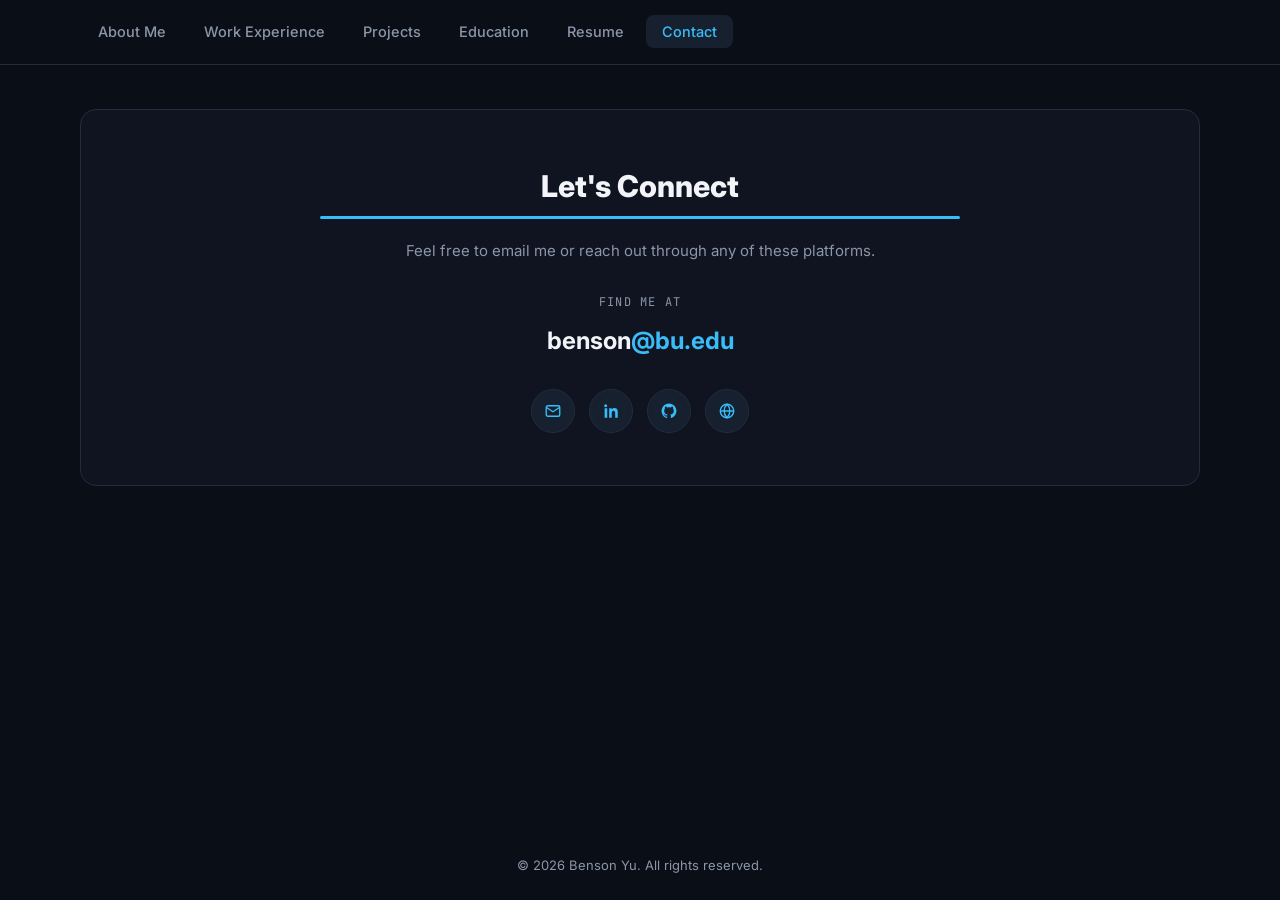
==== commit 044a7298: "new ui" ====
--- a/contact/index.html
+++ b/contact/index.html
@@ -1,57 +1,74 @@
 <!DOCTYPE html>
 <html lang="en">
+
 <head>
-<meta charset="UTF-8">
-<meta name="viewport" content="width=device-width, initial-scale=1.0">
-<title>Contact | Benson Yu</title>
-<link rel="preconnect" href="https://fonts.googleapis.com">
-<link href="https://fonts.googleapis.com/css2?family=Inter:wght@400;500;600;700;800&family=JetBrains+Mono:wght@500;600&display=swap" rel="stylesheet">
-<link rel="stylesheet" href="/style.css">
+  <meta charset="UTF-8">
+  <meta name="viewport" content="width=device-width, initial-scale=1.0">
+  <title>Contact | Benson Yu</title>
+  <link rel="preconnect" href="https://fonts.googleapis.com">
+  <link
+    href="https://fonts.googleapis.com/css2?family=Inter:wght@400;500;600;700;800&family=JetBrains+Mono:wght@500;600&display=swap"
+    rel="stylesheet">
+  <link rel="stylesheet" href="/style.css">
 </head>
+
 <body>
 
-<nav>
-  <div class="wrap">
-    <ul class="navlinks">
-      <li><a href="/">About Me</a></li>
-      <li><a href="/work-experience/">Work Experience</a></li>
-      <li><a href="/projects/">Projects</a></li>
-      <li><a href="/education/">Education</a></li>
-      <li><a href="/assets/resume.pdf" target="_blank">Resume</a></li>
-      <li><a href="/contact/" class="active">Contact</a></li>
-    </ul>
-    <div class="gear"><svg viewBox="0 0 24 24" fill="none" stroke="currentColor" stroke-width="2"><circle cx="12" cy="12" r="3"/><path d="M19.4 15a1.65 1.65 0 00.33 1.82l.06.06a2 2 0 11-2.83 2.83l-.06-.06a1.65 1.65 0 00-1.82-.33 1.65 1.65 0 00-1 1.51V21a2 2 0 01-4 0v-.09A1.65 1.65 0 009 19.4a1.65 1.65 0 00-1.82.33l-.06.06a2 2 0 11-2.83-2.83l.06-.06A1.65 1.65 0 004.6 15a1.65 1.65 0 00-1.51-1H3a2 2 0 010-4h.09A1.65 1.65 0 004.6 9a1.65 1.65 0 00-.33-1.82l-.06-.06a2 2 0 112.83-2.83l.06.06A1.65 1.65 0 009 4.6a1.65 1.65 0 001-1.51V3a2 2 0 014 0v.09a1.65 1.65 0 001 1.51 1.65 1.65 0 001.82-.33l.06-.06a2 2 0 112.83 2.83l-.06.06A1.65 1.65 0 0019.4 9a1.65 1.65 0 001.51 1H21a2 2 0 010 4h-.09a1.65 1.65 0 00-1.51 1z"/></svg></div>
-  </div>
-</nav>
+  <nav>
+    <div class="wrap">
+      <ul class="navlinks">
+        <li><a href="/">About Me</a></li>
+        <li><a href="/work-experience/">Work Experience</a></li>
+        <li><a href="/projects/">Projects</a></li>
+        <li><a href="/education/">Education</a></li>
+        <li><a href="/assets/resume.pdf" target="_blank">Resume</a></li>
+        <li><a href="/contact/" class="active">Contact</a></li>
+      </ul>
+    </div>
+  </nav>
 
-<main>
-<div class="page-card">
-  <div class="connect-card">
-    <div class="connect-title">Let's Connect</div>
-    <div class="connect-underline"></div>
-    <p class="connect-sub">Feel free to reach out through any of these platforms. Also reachable at (724) 749-5060.</p>
+  <main>
+    <div class="page-card">
+      <div class="connect-card">
+        <div class="connect-title">Let's Connect</div>
+        <div class="connect-underline"></div>
+        <p class="connect-sub">Feel free to email me or reach out through any of these platforms.</p>
 
-    <div class="connect-label">Find me at</div>
-    <div class="connect-email">benson<span class="domain">@bu.edu</span></div>
+        <div class="connect-label">Find me at</div>
+        <div class="connect-email">benson<span class="domain">@bu.edu</span></div>
 
-    <div class="connect-icons">
-      <a href="mailto:benson@bu.edu" title="Email" aria-label="Email">
-        <svg viewBox="0 0 24 24" fill="none" stroke="currentColor" stroke-width="1.8"><rect x="3" y="5" width="18" height="14" rx="2"/><path d="M3 7l9 6 9-6"/></svg>
-      </a>
-      <a href="https://www.linkedin.com/in/benson-yu-2b42b3224/" title="LinkedIn" aria-label="LinkedIn" target="_blank">
-        <svg viewBox="0 0 24 24" fill="currentColor"><path d="M6.94 5a2 2 0 11-4-.002 2 2 0 014 .002zM7 8.48H3.5V21H7V8.48zm5.94 0H9.6V21h3.34v-6.4c0-3.58 4.64-3.87 4.64 0V21H21v-7.93c0-6.17-6.7-5.94-8.06-2.91V8.48z"/></svg>
-      </a>
-      <a href="https://github.com/bensonzyu" title="GitHub" aria-label="GitHub" target="_blank">
-        <svg viewBox="0 0 24 24" fill="currentColor"><path d="M12 2a10 10 0 00-3.16 19.49c.5.09.68-.22.68-.48v-1.7c-2.78.6-3.37-1.34-3.37-1.34-.46-1.15-1.11-1.46-1.11-1.46-.9-.62.07-.6.07-.6 1 .07 1.53 1.03 1.53 1.03.9 1.52 2.34 1.08 2.91.83.09-.65.35-1.08.63-1.33-2.22-.25-4.56-1.11-4.56-4.94 0-1.09.39-1.98 1.03-2.68-.1-.25-.45-1.27.1-2.65 0 0 .84-.27 2.75 1.02a9.6 9.6 0 015 0c1.9-1.29 2.74-1.02 2.74-1.02.56 1.38.21 2.4.1 2.65.64.7 1.03 1.59 1.03 2.68 0 3.84-2.34 4.68-4.57 4.93.36.31.68.92.68 1.85V21c0 .27.18.58.69.48A10 10 0 0012 2z"/></svg>
-      </a>
-      <a href="/" title="Portfolio" aria-label="Portfolio home">
-        <svg viewBox="0 0 24 24" fill="none" stroke="currentColor" stroke-width="1.8"><circle cx="12" cy="12" r="9"/><path d="M3 12h18M12 3c2.5 2.5 3.8 5.7 3.8 9s-1.3 6.5-3.8 9c-2.5-2.5-3.8-5.7-3.8-9s1.3-6.5 3.8-9z"/></svg>
-      </a>
+        <div class="connect-icons">
+          <a href="mailto:benson@bu.edu" title="Email" aria-label="Email">
+            <svg viewBox="0 0 24 24" fill="none" stroke="currentColor" stroke-width="1.8">
+              <rect x="3" y="5" width="18" height="14" rx="2" />
+              <path d="M3 7l9 6 9-6" />
+            </svg>
+          </a>
+          <a href="https://www.linkedin.com/in/benson-yu-2b42b3224/" title="LinkedIn" aria-label="LinkedIn"
+            target="_blank">
+            <svg viewBox="0 0 24 24" fill="currentColor">
+              <path
+                d="M6.94 5a2 2 0 11-4-.002 2 2 0 014 .002zM7 8.48H3.5V21H7V8.48zm5.94 0H9.6V21h3.34v-6.4c0-3.58 4.64-3.87 4.64 0V21H21v-7.93c0-6.17-6.7-5.94-8.06-2.91V8.48z" />
+            </svg>
+          </a>
+          <a href="https://github.com/bensonzyu" title="GitHub" aria-label="GitHub" target="_blank">
+            <svg viewBox="0 0 24 24" fill="currentColor">
+              <path
+                d="M12 2a10 10 0 00-3.16 19.49c.5.09.68-.22.68-.48v-1.7c-2.78.6-3.37-1.34-3.37-1.34-.46-1.15-1.11-1.46-1.11-1.46-.9-.62.07-.6.07-.6 1 .07 1.53 1.03 1.53 1.03.9 1.52 2.34 1.08 2.91.83.09-.65.35-1.08.63-1.33-2.22-.25-4.56-1.11-4.56-4.94 0-1.09.39-1.98 1.03-2.68-.1-.25-.45-1.27.1-2.65 0 0 .84-.27 2.75 1.02a9.6 9.6 0 015 0c1.9-1.29 2.74-1.02 2.74-1.02.56 1.38.21 2.4.1 2.65.64.7 1.03 1.59 1.03 2.68 0 3.84-2.34 4.68-4.57 4.93.36.31.68.92.68 1.85V21c0 .27.18.58.69.48A10 10 0 0012 2z" />
+            </svg>
+          </a>
+          <a href="/" title="Portfolio" aria-label="Portfolio home">
+            <svg viewBox="0 0 24 24" fill="none" stroke="currentColor" stroke-width="1.8">
+              <circle cx="12" cy="12" r="9" />
+              <path d="M3 12h18M12 3c2.5 2.5 3.8 5.7 3.8 9s-1.3 6.5-3.8 9c-2.5-2.5-3.8-5.7-3.8-9s1.3-6.5 3.8-9z" />
+            </svg>
+          </a>
+        </div>
+      </div>
     </div>
-  </div>
-</div>
-</main>
+  </main>
 
-<footer>© 2026 Benson Yu. All rights reserved.</footer>
+  <footer>© 2026 Benson Yu. All rights reserved.</footer>
 </body>
-</html>
+
+</html>
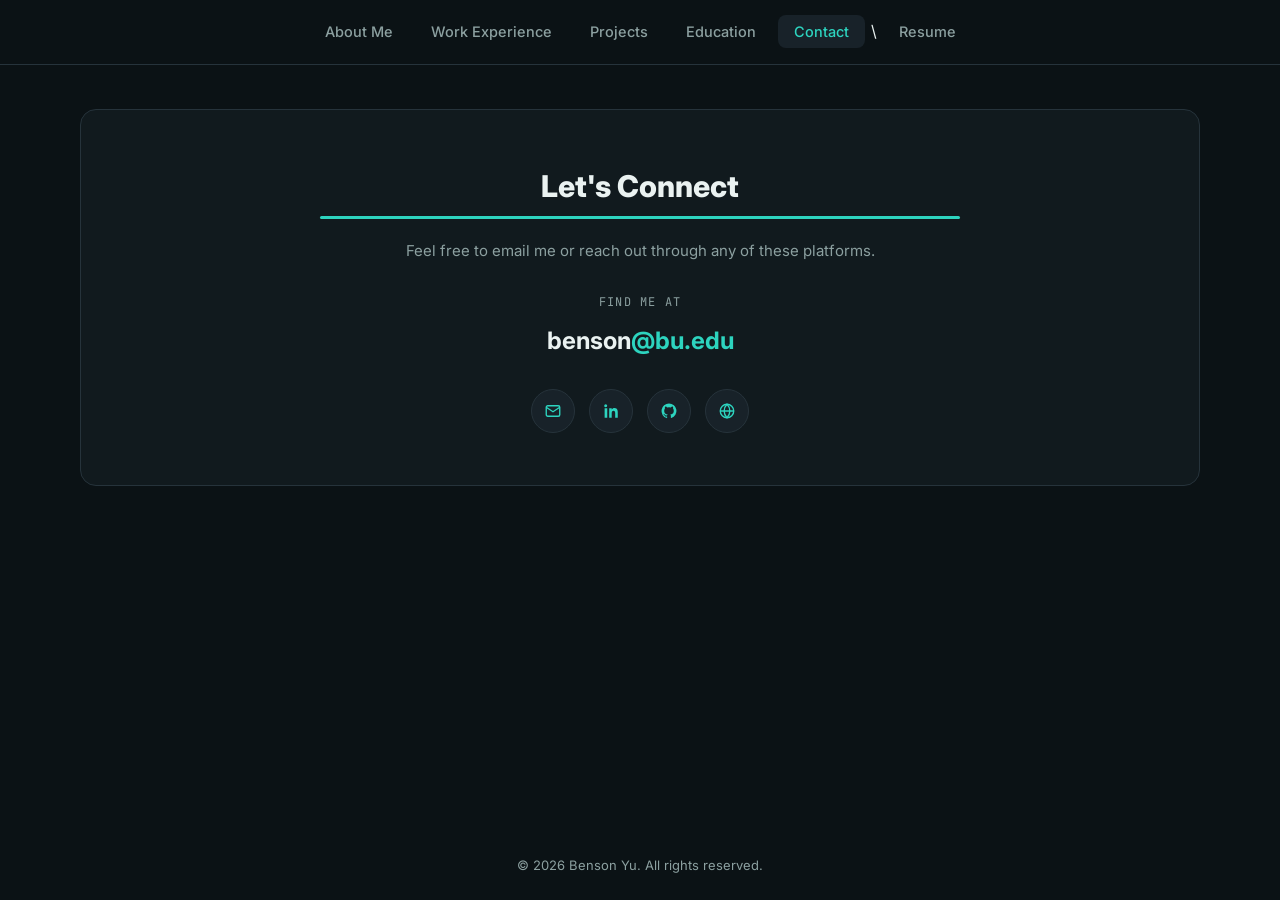
==== commit 1273472e: "new" ====
--- a/contact/index.html
+++ b/contact/index.html
@@ -21,8 +21,8 @@
         <li><a href="/work-experience/">Work Experience</a></li>
         <li><a href="/projects/">Projects</a></li>
         <li><a href="/education/">Education</a></li>
+        <li><a href="/contact/" class="active">Contact</a></li>\
         <li><a href="/assets/resume.pdf" target="_blank">Resume</a></li>
-        <li><a href="/contact/" class="active">Contact</a></li>
       </ul>
     </div>
   </nav>
--- a/style.css
+++ b/style.css
@@ -1,7 +1,7 @@
 :root{
-  --bg:#0A0E17; --card:#0F1420; --card-2:#151C2C; --border:#232B3D;
-  --text:#F2F4F8; --muted:#8B96A8; --accent:#38BDF8; --accent-dim:#1B4E63;
-  --tab-bg:#16202F;
+  --bg:#0B1215; --card:#111A1E; --card-2:#16222A; --border:#26333B;
+  --text:#EAF2F1; --muted:#8CA0A0; --accent:#2DD4BF; --accent-dim:#134E4A;
+  --tab-bg:#182229;
   --mono:'JetBrains Mono',monospace; --sans:'Inter',sans-serif;
 }
 *{margin:0;padding:0;box-sizing:border-box;}
@@ -12,7 +12,7 @@
 main{flex:1;}
 
 nav{border-bottom:1px solid var(--border);}
-nav .wrap{display:flex;align-items:center;justify-content:space-between;height:64px;}
+nav .wrap{display:flex;align-items:center;justify-content:center;height:64px;}
 .navlinks{display:flex;gap:6px;list-style:none;}
 .navlinks a{font-size:14.5px;font-weight:500;color:var(--muted);padding:8px 16px;border-radius:8px;transition:.15s;}
 .navlinks a:hover{color:var(--text);}
@@ -53,7 +53,7 @@
 .job:last-child{border-bottom:none;}
 .job::before{content:"";position:absolute;left:27px;top:66px;bottom:0;width:2px;background:var(--border);}
 .job:last-child::before{display:none;}
-.job-logo{position:absolute;left:0;top:28px;width:56px;height:56px;border-radius:10px;background:#fff;border:1px solid var(--border);display:flex;align-items:center;justify-content:center;overflow:hidden;}
+.job-logo{position:absolute;left:0;top:28px;width:56px;height:56px;border-radius:10px;background:transparent;border:1px solid var(--border);display:flex;align-items:center;justify-content:center;overflow:hidden;}
 .job-logo img{width:100%;height:100%;object-fit:contain;padding:8px;}
 .job-top{display:flex;justify-content:space-between;align-items:baseline;flex-wrap:wrap;gap:8px;}
 .job-role{font-size:19px;font-weight:700;}
@@ -64,16 +64,17 @@
 .job-desc{color:#C2CAD8;font-size:14.5px;max-width:70ch;margin-bottom:14px;}
 .job-desc ul{padding-left:18px;margin-top:6px;}
 .job-desc li{margin-bottom:6px;}
+.job-details{display:none;}
+.job-details.open{display:block;}
 .btn-sm{font-size:13px;font-weight:700;padding:8px 16px;border-radius:6px;background:var(--tab-bg);color:var(--accent);border:1px solid var(--border);display:inline-block;}
 
 /* PROJECTS */
 .project-grid{display:grid;grid-template-columns:1fr 1fr;gap:24px;}
 .project-card{background:var(--card-2);border:1px solid var(--border);border-radius:12px;padding:20px;display:flex;flex-direction:column;}
 .project-banner{background:var(--tab-bg);border-radius:8px;height:110px;display:flex;align-items:center;justify-content:center;margin-bottom:16px;}
-.project-banner img{width:38px;height:38px;}
+.project-banner svg{display:block;}
 .project-tags{display:flex;gap:8px;flex-wrap:wrap;margin-bottom:12px;}
 .project-tag{display:inline-flex;align-items:center;gap:5px;background:var(--tab-bg);border:1px solid var(--border);color:var(--accent);font-size:12px;font-weight:600;padding:4px 11px;border-radius:14px;}
-.project-tag img{width:12px;height:12px;}
 .project-title{font-size:18px;font-weight:700;margin-bottom:10px;}
 .project-desc{color:#C2CAD8;font-size:14px;flex:1;margin-bottom:16px;}
 .project-btns{display:flex;gap:10px;flex-wrap:wrap;}
@@ -83,8 +84,8 @@
 .edu-course-card{display:grid;grid-template-columns:220px 1fr;gap:0;}
 .edu-uni{padding:30px;display:flex;flex-direction:column;align-items:center;justify-content:center;text-align:center;border-right:1px solid var(--border);}
 .edu-uni-name{font-weight:700;margin-bottom:16px;}
-.edu-seal{width:96px;height:96px;border-radius:50%;overflow:hidden;background:#fff;display:flex;align-items:center;justify-content:center;}
-.edu-seal img{width:100%;height:100%;object-fit:cover;}
+.edu-seal{width:160px;height:96px;border-radius:8px;overflow:hidden;background:#fff;display:flex;align-items:center;justify-content:center;padding:10px;}
+.edu-seal img{width:100%;height:100%;object-fit:contain;}
 .edu-tabs-panel{padding:26px 30px;}
 .tab-row{display:flex;border-bottom:1px solid var(--border);margin-bottom:20px;}
 .tab-btn{font-size:14px;font-weight:600;color:var(--muted);padding:10px 20px;border-bottom:2px solid transparent;cursor:pointer;}
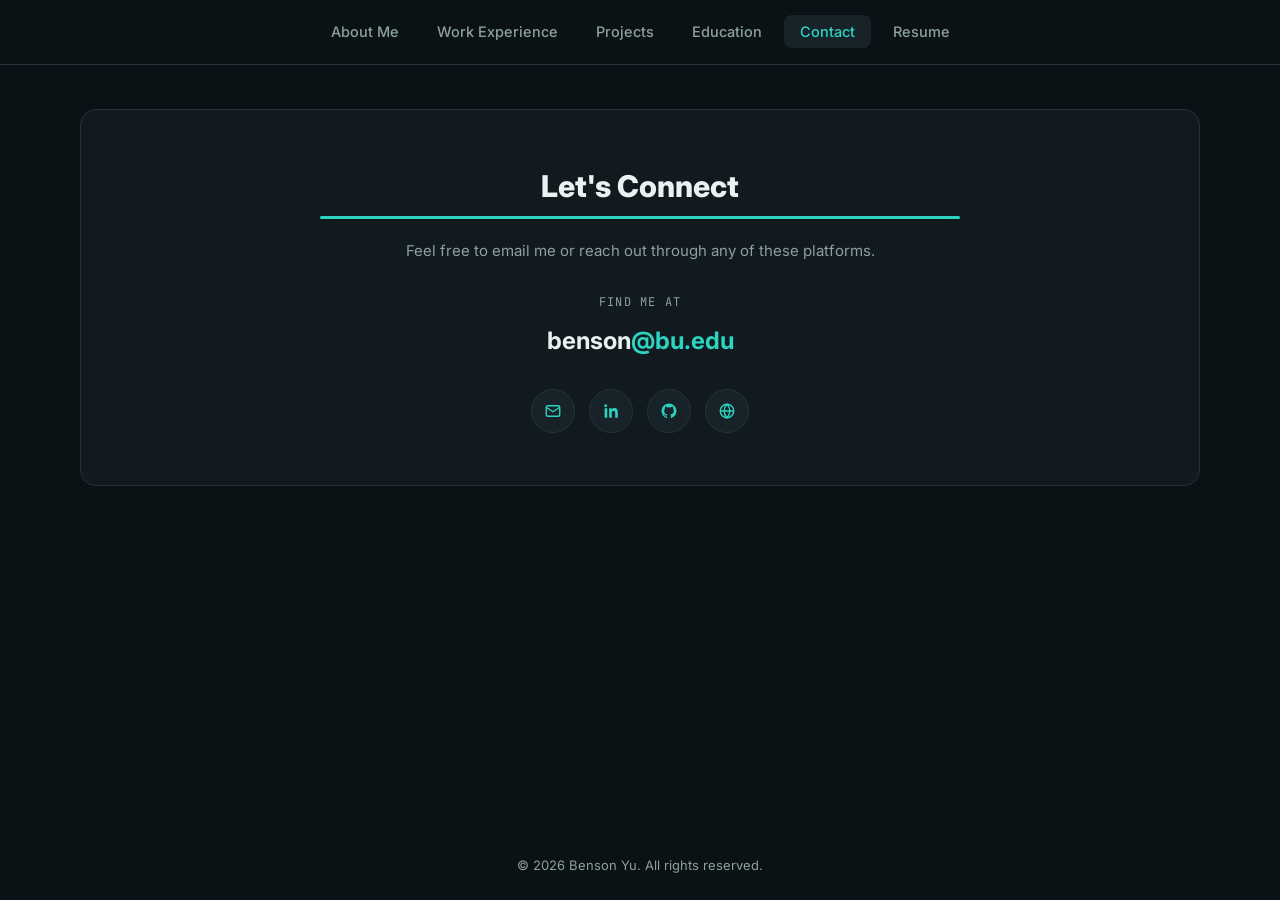
==== commit 026c5d88: "new" ====
--- a/contact/index.html
+++ b/contact/index.html
@@ -21,7 +21,7 @@
         <li><a href="/work-experience/">Work Experience</a></li>
         <li><a href="/projects/">Projects</a></li>
         <li><a href="/education/">Education</a></li>
-        <li><a href="/contact/" class="active">Contact</a></li>\
+        <li><a href="/contact/" class="active">Contact</a></li>
         <li><a href="/assets/resume.pdf" target="_blank">Resume</a></li>
       </ul>
     </div>
--- a/style.css
+++ b/style.css
@@ -53,7 +53,7 @@
 .job:last-child{border-bottom:none;}
 .job::before{content:"";position:absolute;left:27px;top:66px;bottom:0;width:2px;background:var(--border);}
 .job:last-child::before{display:none;}
-.job-logo{position:absolute;left:0;top:28px;width:56px;height:56px;border-radius:10px;background:transparent;border:1px solid var(--border);display:flex;align-items:center;justify-content:center;overflow:hidden;}
+.job-logo{position:absolute;left:0;top:28px;width:56px;height:56px;border-radius:10px;background:#fff;border:1px solid var(--border);display:flex;align-items:center;justify-content:center;overflow:hidden;}
 .job-logo img{width:100%;height:100%;object-fit:contain;padding:8px;}
 .job-top{display:flex;justify-content:space-between;align-items:baseline;flex-wrap:wrap;gap:8px;}
 .job-role{font-size:19px;font-weight:700;}
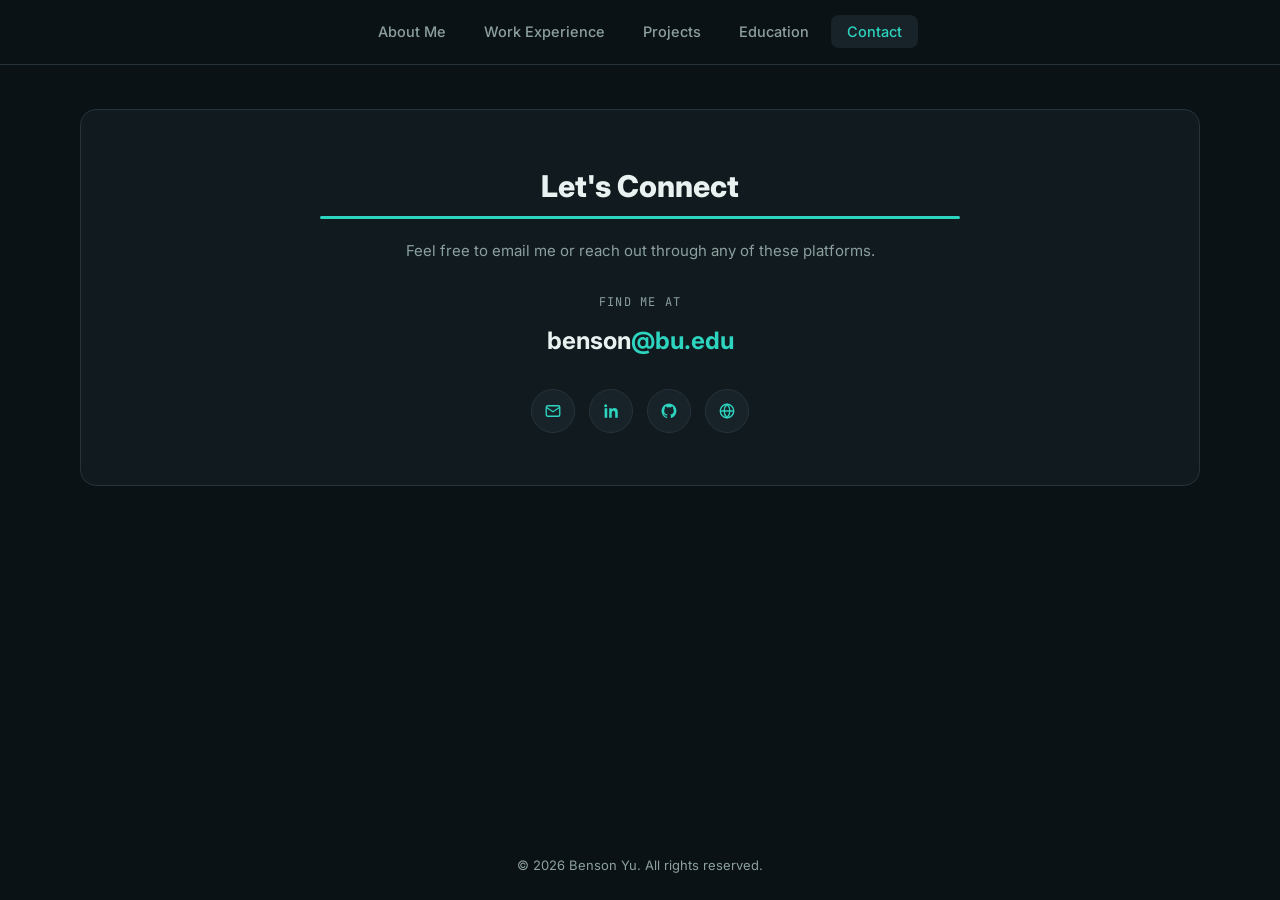
==== commit 31113463: "new" ====
--- a/contact/index.html
+++ b/contact/index.html
@@ -22,7 +22,6 @@
         <li><a href="/projects/">Projects</a></li>
         <li><a href="/education/">Education</a></li>
         <li><a href="/contact/" class="active">Contact</a></li>
-        <li><a href="/assets/resume.pdf" target="_blank">Resume</a></li>
       </ul>
     </div>
   </nav>
